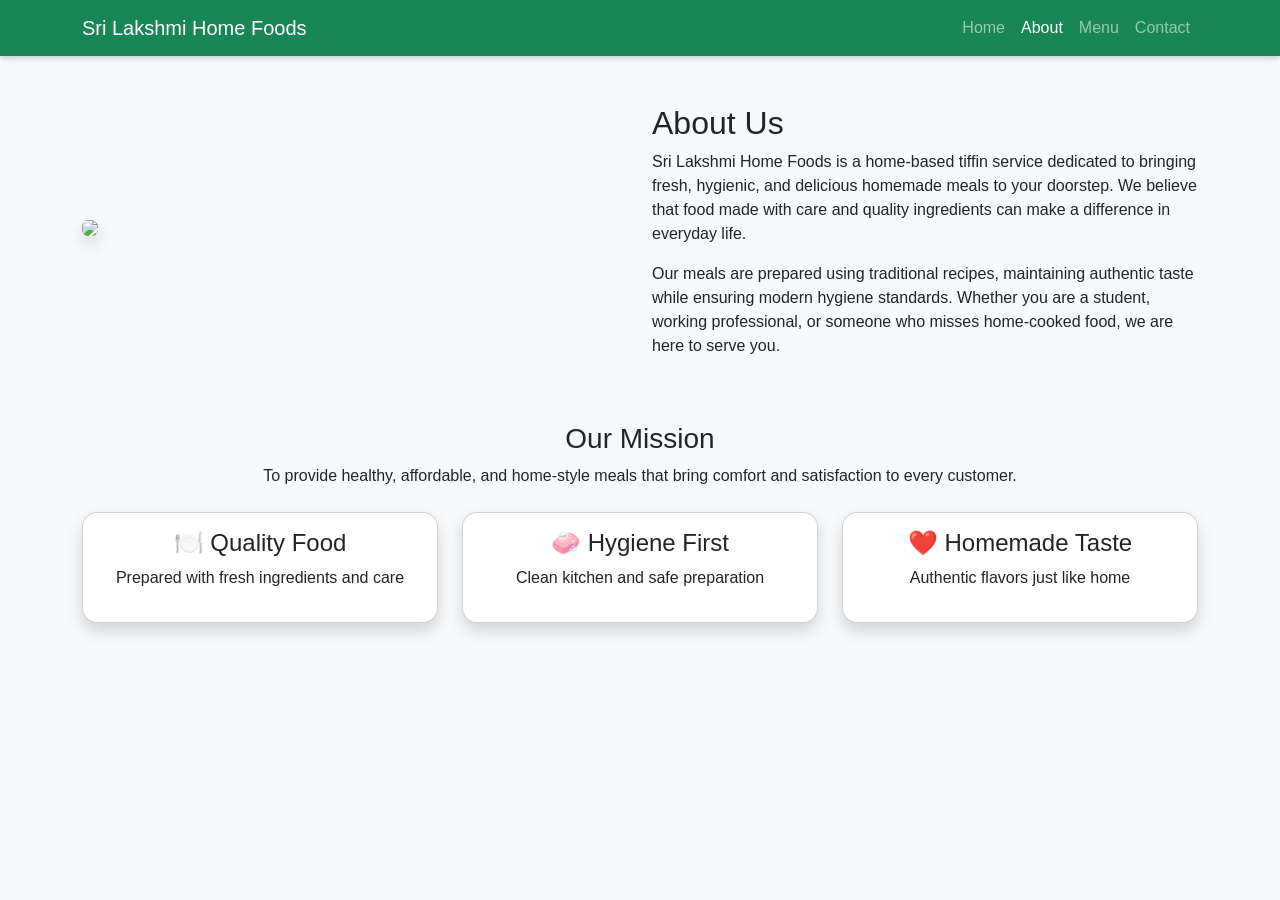
==== about.html @ bddb94e5 "Add files via upload" ====
<!DOCTYPE html>
<html lang="en">
<head>
<meta charset="UTF-8">
<meta name="viewport" content="width=device-width, initial-scale=1">
<title>About Us</title>

<link href="https://cdn.jsdelivr.net/npm/bootstrap@5.3.0/dist/css/bootstrap.min.css" rel="stylesheet">
<link rel="stylesheet" href="style.css">
</head>

<body>

<!-- Navbar -->
<nav class="navbar navbar-expand-lg navbar-dark bg-success">
  <div class="container">
    <a class="navbar-brand" href="index.html">Sri Lakshmi Home Foods</a>

    <button class="navbar-toggler" data-bs-toggle="collapse" data-bs-target="#nav">
      <span class="navbar-toggler-icon"></span>
    </button>

    <div class="collapse navbar-collapse" id="nav">
      <ul class="navbar-nav ms-auto">
        <li class="nav-item"><a class="nav-link" href="index.html">Home</a></li>
        <li class="nav-item"><a class="nav-link active" href="about.html">About</a></li>
        <li class="nav-item"><a class="nav-link" href="services.html">Menu</a></li>
        <li class="nav-item"><a class="nav-link" href="contact.html">Contact</a></li>
      </ul>
    </div>
  </div>
</nav>

<!-- About Section -->
<div class="container mt-5">

  <div class="row align-items-center">
    
    <!-- Image -->
    <div class="col-md-6 mb-4">
      <img src="https://images.unsplash.com/photo-1604908176997-125f25cc6f3d" class="img-fluid rounded shadow">
    </div>

    <!-- Text -->
    <div class="col-md-6">
      <h2>About Us</h2>
      <p>
        Sri Lakshmi Home Foods is a home-based tiffin service dedicated to bringing
        fresh, hygienic, and delicious homemade meals to your doorstep. We believe
        that food made with care and quality ingredients can make a difference in
        everyday life.
      </p>

      <p>
        Our meals are prepared using traditional recipes, maintaining authentic taste
        while ensuring modern hygiene standards. Whether you are a student, working
        professional, or someone who misses home-cooked food, we are here to serve you.
      </p>
    </div>

  </div>

  <!-- Mission Section -->
  <div class="mt-5 text-center">
    <h3>Our Mission</h3>
    <p>
      To provide healthy, affordable, and home-style meals that bring comfort and
      satisfaction to every customer.
    </p>
  </div>

  <!-- Highlights -->
  <div class="row text-center mt-4">
    
    <div class="col-md-4">
      <div class="card p-3 shadow">
        <h4>🍽️ Quality Food</h4>
        <p>Prepared with fresh ingredients and care</p>
      </div>
    </div>

    <div class="col-md-4">
      <div class="card p-3 shadow">
        <h4>🧼 Hygiene First</h4>
        <p>Clean kitchen and safe preparation</p>
      </div>
    </div>

    <div class="col-md-4">
      <div class="card p-3 shadow">
        <h4>❤️ Homemade Taste</h4>
        <p>Authentic flavors just like home</p>
      </div>
    </div>

  </div>

</div>

</body>
</html>
---- style.css ----
/* General */
body {
  font-family: Arial, sans-serif;
  background-color: #f8f9fa;
}

/* Navbar */
.navbar {
  box-shadow: 0 2px 6px rgba(0,0,0,0.2);
}

/* Hero Section */
.hero {
  background: url('https://images.unsplash.com/photo-1604908176997-125f25cc6f3d') center/cover;
  color: white;
  padding: 100px 20px;
  text-align: center;
}

.hero h1 {
  font-size: 3rem;
  font-weight: bold;
}

.section-title {
  text-align: center;
  margin: 40px 0;
  font-weight: bold;
}

/* Cards (VERY IMPORTANT FOR MENU) */
.card {
  border-radius: 15px;
  overflow: hidden;
  height: 100%;
  transition: transform 0.3s ease, box-shadow 0.3s ease;
}

/* Equal image size */
.card-img-top {
  height: 200px;
  object-fit: cover;
}

/* Card hover effect */
.card:hover {
  transform: translateY(-5px);
  box-shadow: 0 8px 20px rgba(0,0,0,0.2);
}

/* Center text inside cards */
.card-body {
  display: flex;
  align-items: center;
  justify-content: center;
  font-weight: bold;
  text-align: center;
}

/* Gallery */
.gallery img {
  width: 100%;
  height: 250px;
  object-fit: cover;
  border-radius: 10px;
  transition: transform 0.3s ease;
}

.gallery img:hover {
  transform: scale(1.05);
}

/* Buttons */
.btn-success {
  background-color: #198754;
  border: none;
}

.btn-success:hover {
  background-color: #157347;
}

/* Form */
form input, form textarea, form select {
  border-radius: 8px;
}

/* Footer */
footer {
  background: #222;
  color: white;
  text-align: center;
  padding: 15px;
  margin-top: 40px;
}
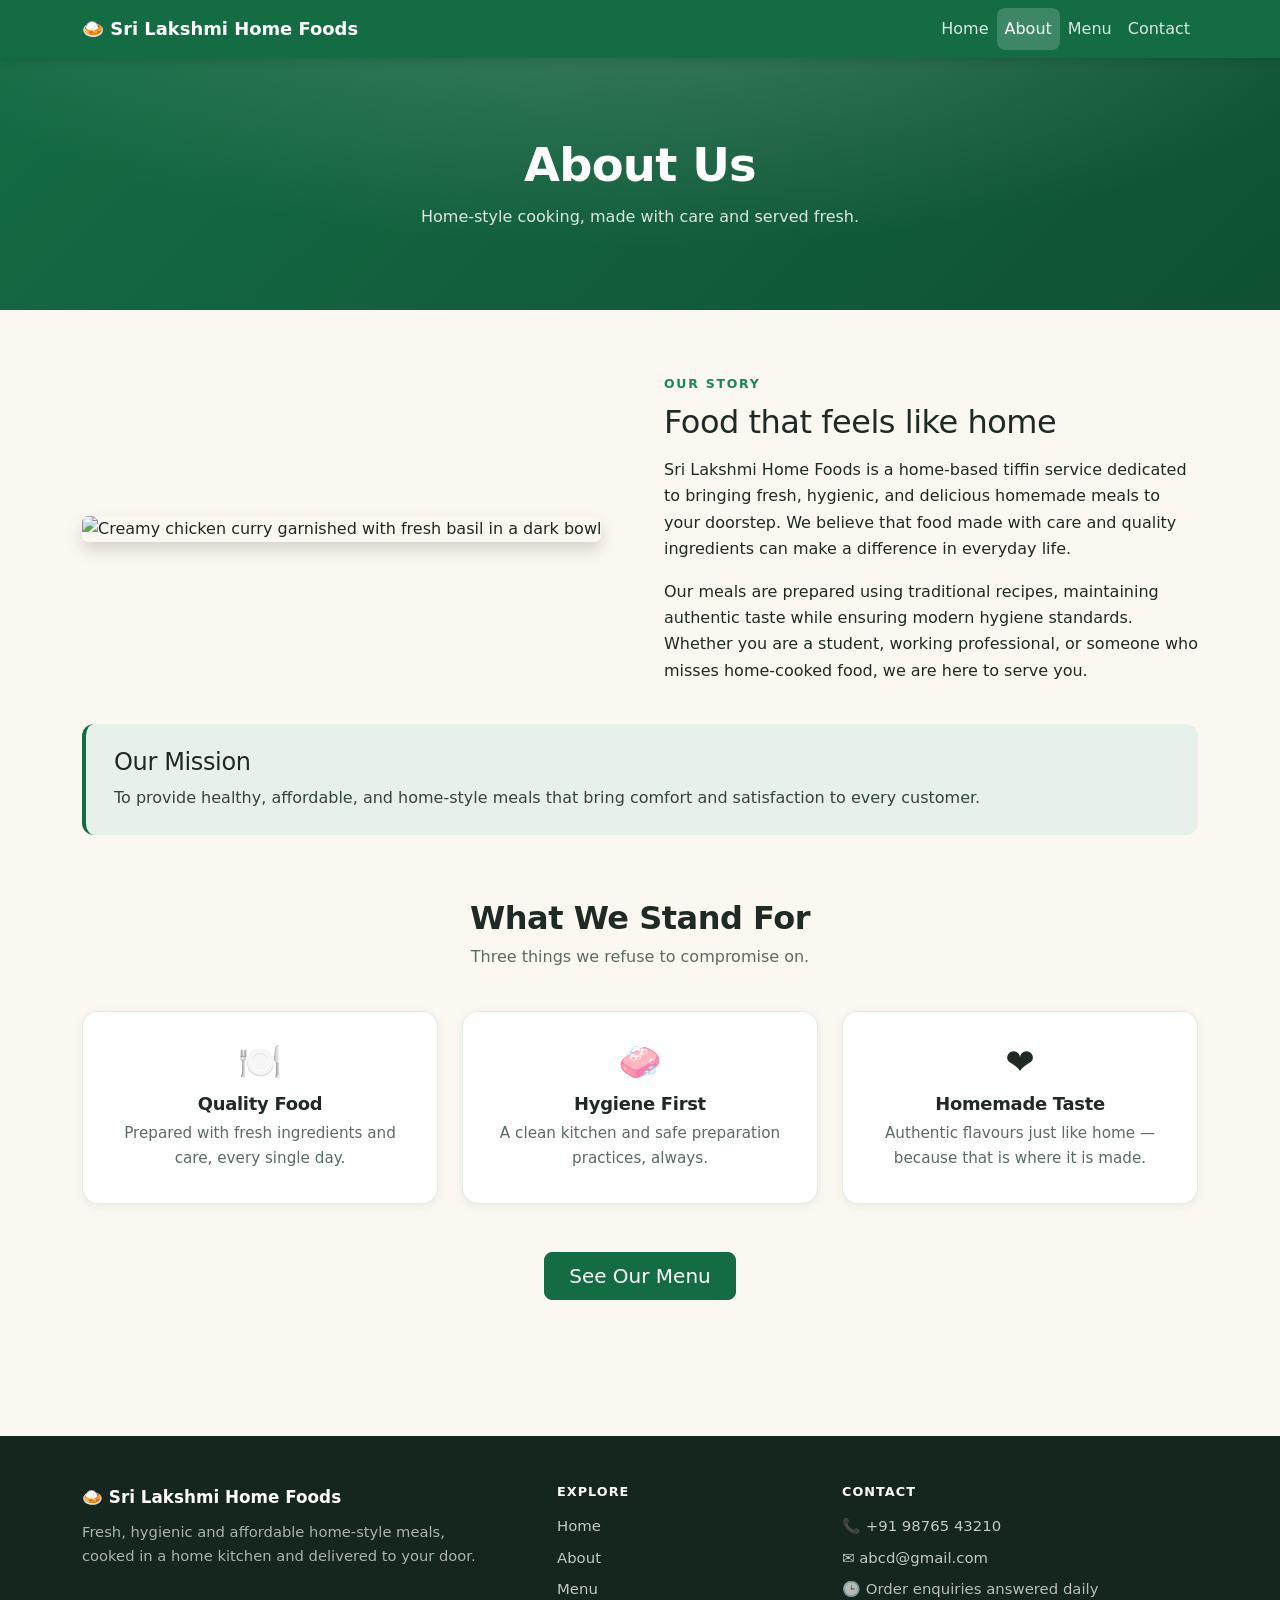
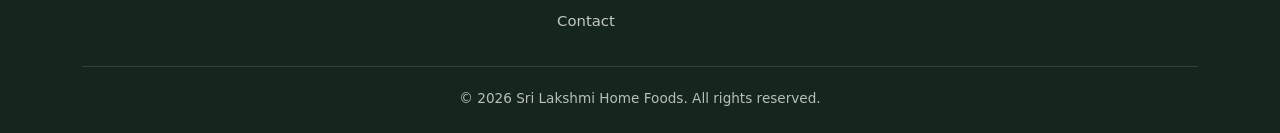
==== commit df8b9b6f: "Fix contact link casing, mobile nav, footers and menu UX - Rename Contact.html to contact.html (nav " ====
--- a/about.html
+++ b/about.html
@@ -3,27 +3,39 @@
 <head>
 <meta charset="UTF-8">
 <meta name="viewport" content="width=device-width, initial-scale=1">
-<title>About Us</title>
+<title>About Us | Sri Lakshmi Home Foods</title>
+<meta name="description" content="Learn about Sri Lakshmi Home Foods — a home-based tiffin service bringing fresh, hygienic and delicious homemade meals to your doorstep.">
+<meta name="theme-color" content="#146c43">
+<link rel="icon" href="favicon.svg" type="image/svg+xml">
 
-<link href="https://cdn.jsdelivr.net/npm/bootstrap@5.3.0/dist/css/bootstrap.min.css" rel="stylesheet">
+<meta property="og:type" content="website">
+<meta property="og:site_name" content="Sri Lakshmi Home Foods">
+<meta property="og:title" content="About Us | Sri Lakshmi Home Foods">
+<meta property="og:description" content="A home-based tiffin service bringing fresh, hygienic and delicious homemade meals to your doorstep.">
+<meta property="og:url" content="https://vedrockerz-pixel.github.io/IIMB_WEB_DEV_Final/about.html">
+<meta property="og:image" content="https://images.unsplash.com/photo-1604908176997-125f25cc6f3d?auto=format&fit=crop&w=1200&q=70">
+<meta name="twitter:card" content="summary_large_image">
+
+<link href="https://cdn.jsdelivr.net/npm/bootstrap@5.3.3/dist/css/bootstrap.min.css" rel="stylesheet">
 <link rel="stylesheet" href="style.css">
 </head>
 
 <body>
+<a class="skip-link" href="#main">Skip to content</a>
 
-<!-- Navbar -->
-<nav class="navbar navbar-expand-lg navbar-dark bg-success">
+<nav class="navbar navbar-expand-lg navbar-dark site-nav sticky-top">
   <div class="container">
-    <a class="navbar-brand" href="index.html">Sri Lakshmi Home Foods</a>
+    <a class="navbar-brand" href="index.html">🍛 Sri Lakshmi Home Foods</a>
 
-    <button class="navbar-toggler" data-bs-toggle="collapse" data-bs-target="#nav">
+    <button class="navbar-toggler" type="button" data-bs-toggle="collapse" data-bs-target="#nav"
+            aria-controls="nav" aria-expanded="false" aria-label="Toggle navigation">
       <span class="navbar-toggler-icon"></span>
     </button>
 
     <div class="collapse navbar-collapse" id="nav">
       <ul class="navbar-nav ms-auto">
         <li class="nav-item"><a class="nav-link" href="index.html">Home</a></li>
-        <li class="nav-item"><a class="nav-link active" href="about.html">About</a></li>
+        <li class="nav-item"><a class="nav-link active" aria-current="page" href="about.html">About</a></li>
         <li class="nav-item"><a class="nav-link" href="services.html">Menu</a></li>
         <li class="nav-item"><a class="nav-link" href="contact.html">Contact</a></li>
       </ul>
@@ -31,71 +43,114 @@
   </div>
 </nav>
 
-<!-- About Section -->
-<div class="container mt-5">
+<header class="page-hero">
+  <div class="container">
+    <h1>About Us</h1>
+    <p>Home-style cooking, made with care and served fresh.</p>
+  </div>
+</header>
 
-  <div class="row align-items-center">
-    
-    <!-- Image -->
-    <div class="col-md-6 mb-4">
-      <img src="https://images.unsplash.com/photo-1604908176997-125f25cc6f3d" class="img-fluid rounded shadow">
-    </div>
+<main id="main">
+  <section class="section">
+    <div class="container">
+      <div class="row align-items-center g-4 g-lg-5">
+        <div class="col-lg-6">
+          <img src="https://images.unsplash.com/photo-1604908176997-125f25cc6f3d?auto=format&fit=crop&w=800&h=600&q=70"
+               class="img-fluid rounded shadow" alt="Creamy chicken curry garnished with fresh basil in a dark bowl"
+               width="800" height="600" decoding="async">
+        </div>
+        <div class="col-lg-6">
+          <p class="eyebrow text-success mb-2">Our story</p>
+          <h2 class="mb-3">Food that feels like home</h2>
+          <p>
+            Sri Lakshmi Home Foods is a home-based tiffin service dedicated to bringing
+            fresh, hygienic, and delicious homemade meals to your doorstep. We believe
+            that food made with care and quality ingredients can make a difference in
+            everyday life.
+          </p>
+          <p class="mb-0">
+            Our meals are prepared using traditional recipes, maintaining authentic taste
+            while ensuring modern hygiene standards. Whether you are a student, working
+            professional, or someone who misses home-cooked food, we are here to serve you.
+          </p>
+        </div>
+      </div>
 
-    <!-- Text -->
-    <div class="col-md-6">
-      <h2>About Us</h2>
-      <p>
-        Sri Lakshmi Home Foods is a home-based tiffin service dedicated to bringing
-        fresh, hygienic, and delicious homemade meals to your doorstep. We believe
-        that food made with care and quality ingredients can make a difference in
-        everyday life.
-      </p>
-
-      <p>
-        Our meals are prepared using traditional recipes, maintaining authentic taste
-        while ensuring modern hygiene standards. Whether you are a student, working
-        professional, or someone who misses home-cooked food, we are here to serve you.
-      </p>
-    </div>
-
-  </div>
-
-  <!-- Mission Section -->
-  <div class="mt-5 text-center">
-    <h3>Our Mission</h3>
-    <p>
-      To provide healthy, affordable, and home-style meals that bring comfort and
-      satisfaction to every customer.
-    </p>
-  </div>
-
-  <!-- Highlights -->
-  <div class="row text-center mt-4">
-    
-    <div class="col-md-4">
-      <div class="card p-3 shadow">
-        <h4>🍽️ Quality Food</h4>
-        <p>Prepared with fresh ingredients and care</p>
+      <div class="mission-panel">
+        <h2 class="h4">Our Mission</h2>
+        <p>
+          To provide healthy, affordable, and home-style meals that bring comfort and
+          satisfaction to every customer.
+        </p>
       </div>
     </div>
+  </section>
 
-    <div class="col-md-4">
-      <div class="card p-3 shadow">
-        <h4>🧼 Hygiene First</h4>
-        <p>Clean kitchen and safe preparation</p>
+  <section class="section pt-0" aria-labelledby="highlights-title">
+    <div class="container">
+      <h2 class="section-title" id="highlights-title">What We Stand For</h2>
+      <p class="section-subtitle">Three things we refuse to compromise on.</p>
+
+      <div class="row g-4">
+        <div class="col-md-4">
+          <div class="feature-card">
+            <span class="feature-icon" aria-hidden="true">🍽️</span>
+            <h3>Quality Food</h3>
+            <p>Prepared with fresh ingredients and care, every single day.</p>
+          </div>
+        </div>
+        <div class="col-md-4">
+          <div class="feature-card">
+            <span class="feature-icon" aria-hidden="true">🧼</span>
+            <h3>Hygiene First</h3>
+            <p>A clean kitchen and safe preparation practices, always.</p>
+          </div>
+        </div>
+        <div class="col-md-4">
+          <div class="feature-card">
+            <span class="feature-icon" aria-hidden="true">❤️</span>
+            <h3>Homemade Taste</h3>
+            <p>Authentic flavours just like home — because that is where it is made.</p>
+          </div>
+        </div>
+      </div>
+
+      <div class="text-center mt-5">
+        <a class="btn btn-success btn-lg px-4" href="services.html">See Our Menu</a>
       </div>
     </div>
+  </section>
+</main>
 
-    <div class="col-md-4">
-      <div class="card p-3 shadow">
-        <h4>❤️ Homemade Taste</h4>
-        <p>Authentic flavors just like home</p>
+<footer class="site-footer">
+  <div class="container">
+    <div class="row gy-4">
+      <div class="col-lg-5">
+        <p class="footer-brand mb-2">🍛 Sri Lakshmi Home Foods</p>
+        <p class="footer-blurb mb-0">Fresh, hygienic and affordable home-style meals, cooked in a home kitchen and delivered to your door.</p>
+      </div>
+      <div class="col-6 col-lg-3">
+        <h2 class="footer-heading">Explore</h2>
+        <ul>
+          <li><a href="index.html">Home</a></li>
+          <li><a href="about.html">About</a></li>
+          <li><a href="services.html">Menu</a></li>
+          <li><a href="contact.html">Contact</a></li>
+        </ul>
+      </div>
+      <div class="col-6 col-lg-4">
+        <h2 class="footer-heading">Contact</h2>
+        <ul>
+          <li><a href="tel:+919876543210">📞 +91 98765 43210</a></li>
+          <li><a href="mailto:abcd@gmail.com">✉️ abcd@gmail.com</a></li>
+          <li>🕒 Order enquiries answered daily</li>
+        </ul>
       </div>
     </div>
+    <div class="footer-bottom text-center">© 2026 Sri Lakshmi Home Foods. All rights reserved.</div>
+  </div>
+</footer>
 
-  </div>
-
-</div>
-
+<script src="https://cdn.jsdelivr.net/npm/bootstrap@5.3.3/dist/js/bootstrap.bundle.min.js" defer></script>
 </body>
-</html>+</html>
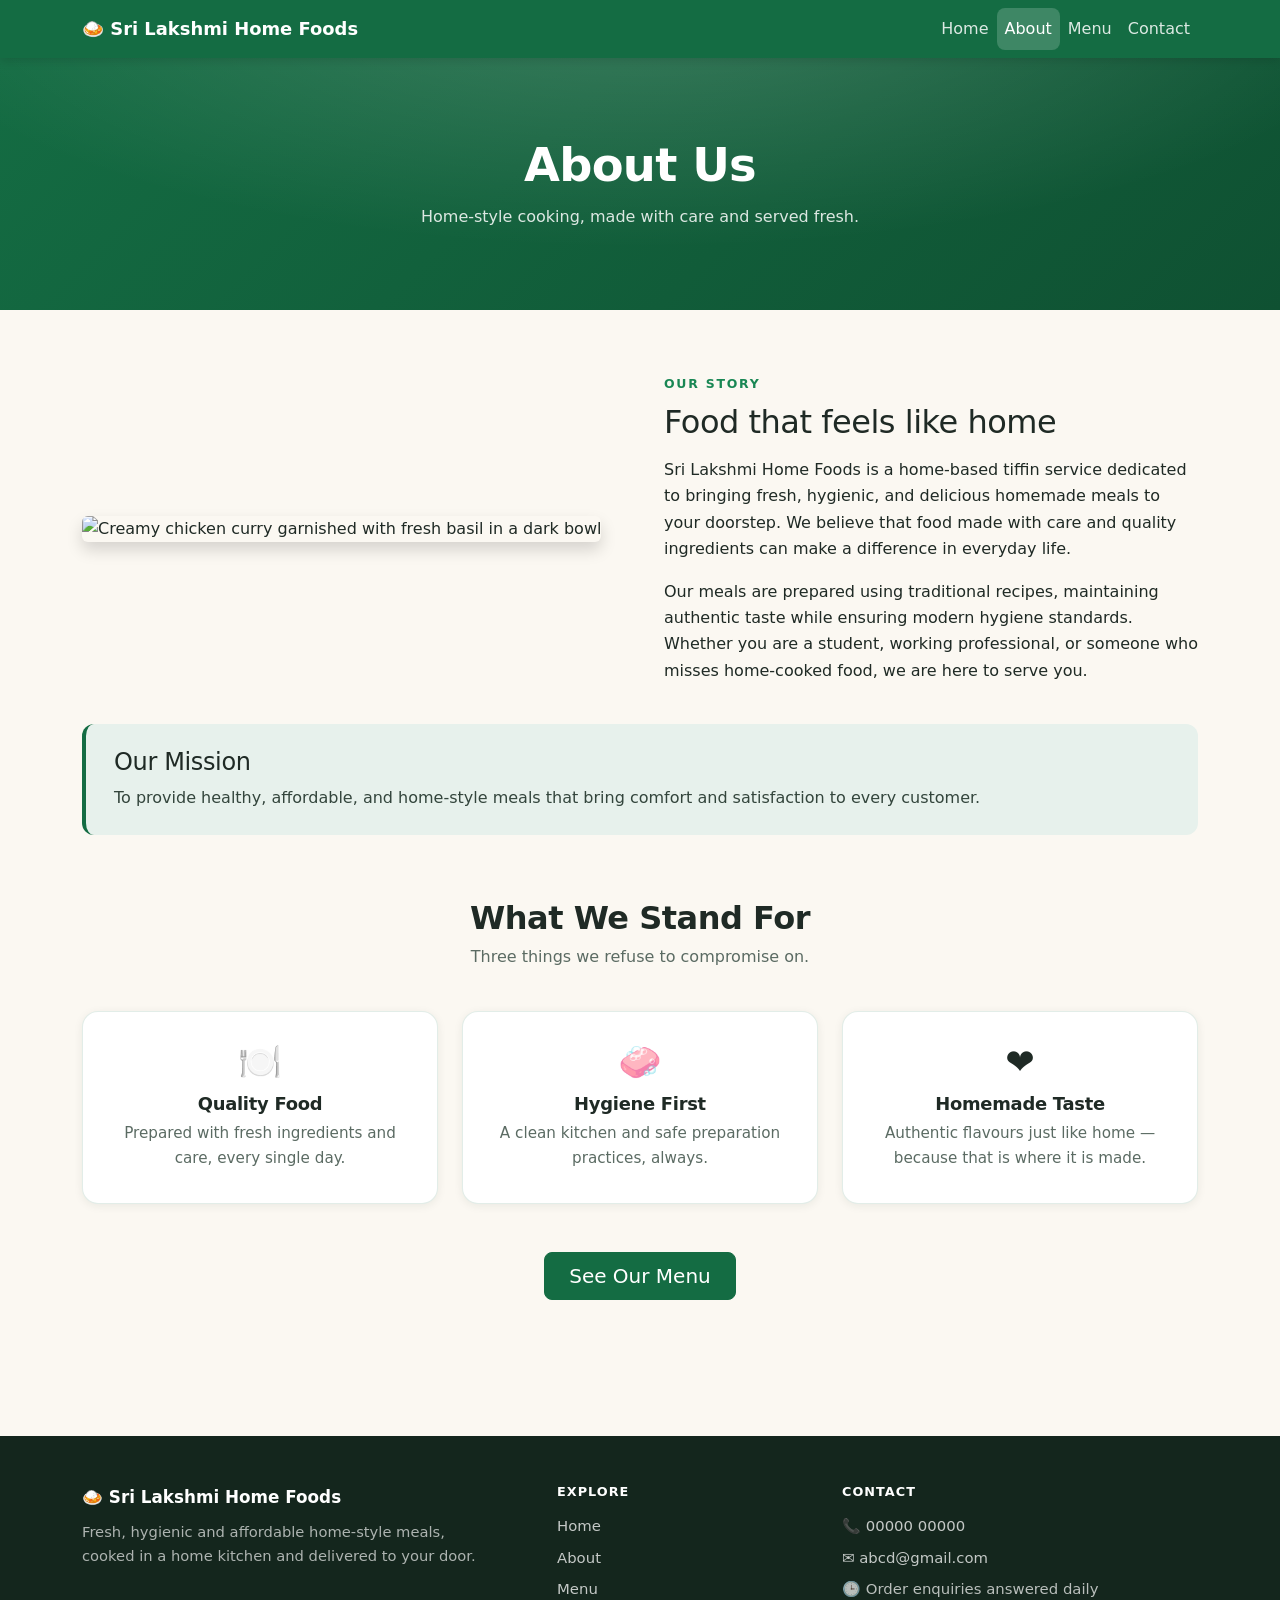
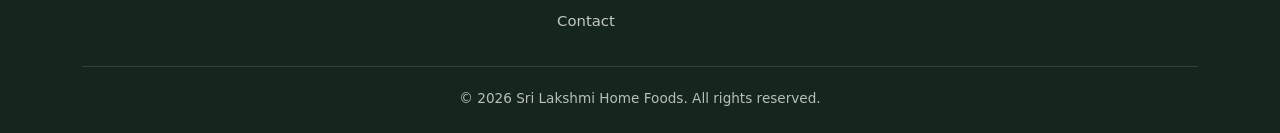
==== commit 2431bc48: "Update phone number to 00000 00000 placeholder" ====
--- a/about.html
+++ b/about.html
@@ -141,7 +141,7 @@
       <div class="col-6 col-lg-4">
         <h2 class="footer-heading">Contact</h2>
         <ul>
-          <li><a href="tel:+919876543210">📞 +91 98765 43210</a></li>
+          <li><a href="tel:0000000000">📞 00000 00000</a></li>
           <li><a href="mailto:abcd@gmail.com">✉️ abcd@gmail.com</a></li>
           <li>🕒 Order enquiries answered daily</li>
         </ul>
